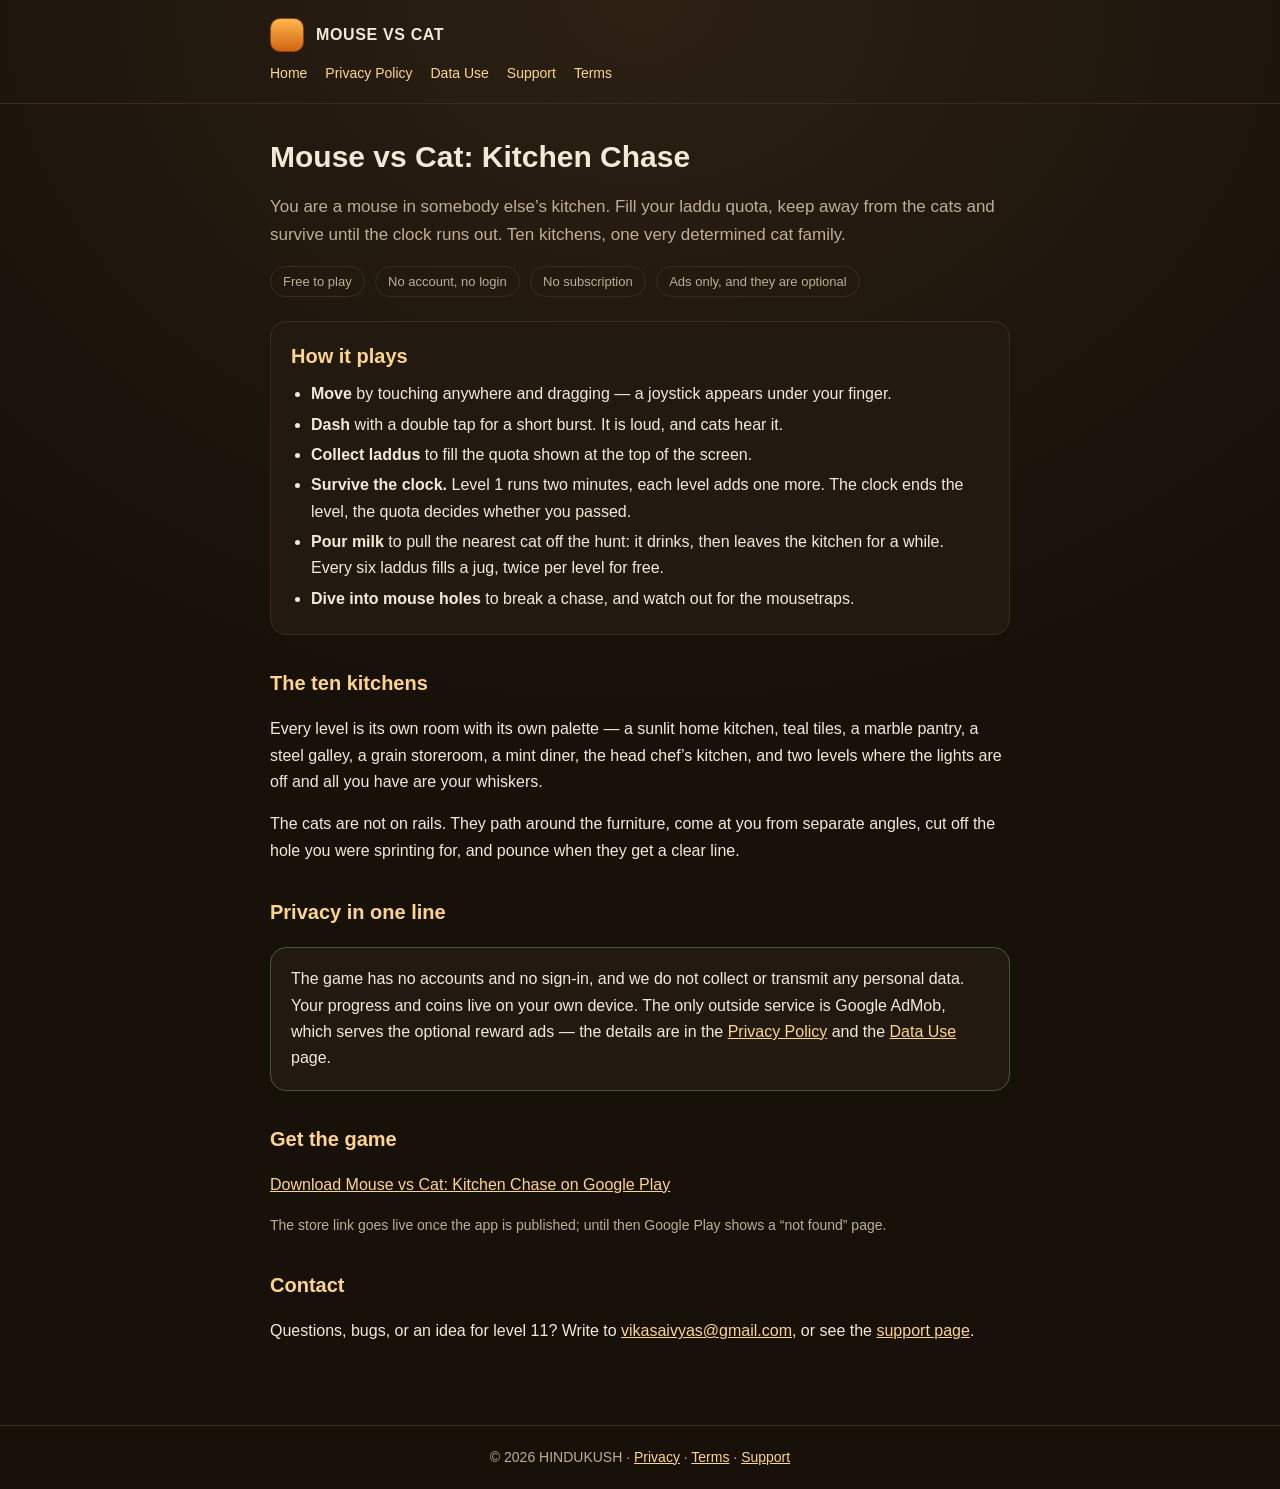
==== index.html @ e04132ea "Developer website for Mouse vs Cat: Kitchen Chase" ====
<!DOCTYPE html>
<html lang="en">
<head>
<meta charset="utf-8">
<meta name="viewport" content="width=device-width, initial-scale=1">
<title>Mouse vs Cat: Kitchen Chase</title>
<meta name="description" content="Mouse vs Cat: Kitchen Chase - a free offline-friendly arcade chase game for Android. Collect laddus, dodge the cats, survive the clock.">
<link rel="stylesheet" href="style.css">
</head>
<body>

<header class="site">
  <div class="wrap">
    <a class="brand" href="index.html"><span class="mark"></span> MOUSE VS CAT</a>
    <nav class="site">
      <a href="index.html">Home</a>
      <a href="privacy-policy.html">Privacy Policy</a>
      <a href="data-use.html">Data Use</a>
      <a href="support.html">Support</a>
      <a href="terms.html">Terms</a>
    </nav>
  </div>
</header>

<main class="wrap">

  <h1>Mouse vs Cat: Kitchen Chase</h1>
  <p class="lede">You are a mouse in somebody else&rsquo;s kitchen. Fill your laddu quota, keep away
    from the cats and survive until the clock runs out. Ten kitchens, one very determined cat family.</p>

  <p>
    <span class="pill">Free to play</span>
    <span class="pill">No account, no login</span>
    <span class="pill">No subscription</span>
    <span class="pill">Ads only, and they are optional</span>
  </p>

  <div class="card">
    <h2 style="margin-top:0">How it plays</h2>
    <ul class="tight">
      <li><strong>Move</strong> by touching anywhere and dragging &mdash; a joystick appears under your finger.</li>
      <li><strong>Dash</strong> with a double tap for a short burst. It is loud, and cats hear it.</li>
      <li><strong>Collect laddus</strong> to fill the quota shown at the top of the screen.</li>
      <li><strong>Survive the clock.</strong> Level 1 runs two minutes, each level adds one more. The clock
        ends the level, the quota decides whether you passed.</li>
      <li><strong>Pour milk</strong> to pull the nearest cat off the hunt: it drinks, then leaves the kitchen
        for a while. Every six laddus fills a jug, twice per level for free.</li>
      <li><strong>Dive into mouse holes</strong> to break a chase, and watch out for the mousetraps.</li>
    </ul>
  </div>

  <h2>The ten kitchens</h2>
  <p>Every level is its own room with its own palette &mdash; a sunlit home kitchen, teal tiles,
    a marble pantry, a steel galley, a grain storeroom, a mint diner, the head chef&rsquo;s kitchen,
    and two levels where the lights are off and all you have are your whiskers.</p>
  <p>The cats are not on rails. They path around the furniture, come at you from separate angles,
    cut off the hole you were sprinting for, and pounce when they get a clear line.</p>

  <h2>Privacy in one line</h2>
  <div class="card good">
    <p style="margin:0">The game has no accounts and no sign-in, and we do not collect or transmit any
      personal data. Your progress and coins live on your own device. The only outside service is
      Google AdMob, which serves the optional reward ads &mdash; the details are in the
      <a href="privacy-policy.html">Privacy Policy</a> and the <a href="data-use.html">Data Use</a> page.</p>
  </div>

  <h2>Get the game</h2>
  <p><a href="https://play.google.com/store/apps/details?id=com.mousevcat.game">Download Mouse vs Cat: Kitchen Chase on Google Play</a></p>
  <p class="updated">The store link goes live once the app is published; until then Google Play shows a
    &ldquo;not found&rdquo; page.</p>

  <h2>Contact</h2>
  <p>Questions, bugs, or an idea for level 11? Write to
    <a href="mailto:vikasaivyas@gmail.com">vikasaivyas@gmail.com</a>, or see the <a href="support.html">support page</a>.</p>

</main>

<footer class="site">
  &copy; <span id="y">2026</span> HINDUKUSH &middot;
  <a href="privacy-policy.html">Privacy</a> &middot;
  <a href="terms.html">Terms</a> &middot;
  <a href="support.html">Support</a>
</footer>

</body>
</html>
---- style.css ----
/* Mouse vs Cat - shared styles. Self contained: no external fonts, no trackers. */

:root {
    --bg: #17110a;
    --card: #221a11;
    --line: #3b2d1e;
    --text: #f3e9d9;
    --muted: #bfae96;
    --accent: #f0a12a;
    --accent-soft: #ffd58a;
}

* { box-sizing: border-box; }

body {
    margin: 0;
    background: radial-gradient(120% 80% at 50% 0%, #2c2013 0%, var(--bg) 60%);
    color: var(--text);
    font-family: -apple-system, BlinkMacSystemFont, "Segoe UI", Roboto, Arial, sans-serif;
    line-height: 1.65;
    -webkit-text-size-adjust: 100%;
}

a { color: var(--accent-soft); }
a:hover { color: #fff; }

header.site {
    border-bottom: 1px solid var(--line);
    padding: 18px 20px;
}

.wrap {
    max-width: 780px;
    margin: 0 auto;
    padding: 0 20px 64px;
}

header.site .wrap { padding-bottom: 0; }

.brand {
    display: flex;
    align-items: center;
    gap: 12px;
    font-weight: 800;
    letter-spacing: 0.04em;
    text-decoration: none;
    color: var(--text);
}

.brand .mark {
    width: 34px;
    height: 34px;
    border-radius: 10px;
    background: linear-gradient(180deg, #ffb84e, #d1650f);
    border: 1px solid #8a4410;
    display: inline-block;
}

nav.site {
    margin-top: 10px;
    display: flex;
    flex-wrap: wrap;
    gap: 8px 18px;
    font-size: 14px;
}

nav.site a { text-decoration: none; }

h1 {
    font-size: 30px;
    line-height: 1.25;
    margin: 34px 0 6px;
}

h2 {
    font-size: 20px;
    margin: 32px 0 8px;
    color: var(--accent-soft);
}

h3 {
    font-size: 16px;
    margin: 22px 0 4px;
}

p, li { color: var(--text); }

.lede { color: var(--muted); font-size: 17px; }

.updated {
    color: var(--muted);
    font-size: 14px;
    margin: 0 0 18px;
}

.card {
    background: var(--card);
    border: 1px solid var(--line);
    border-radius: 16px;
    padding: 18px 20px;
    margin: 18px 0;
}

.card.good { border-color: #3f5c38; }
.card.note { border-color: #5c4a2a; }

table {
    width: 100%;
    border-collapse: collapse;
    margin: 12px 0;
    font-size: 15px;
}

th, td {
    text-align: left;
    padding: 10px 12px;
    border-bottom: 1px solid var(--line);
    vertical-align: top;
}

th { color: var(--accent-soft); }

code {
    background: #120d07;
    border: 1px solid var(--line);
    border-radius: 6px;
    padding: 1px 6px;
    font-size: 14px;
}

.pill {
    display: inline-block;
    border: 1px solid var(--line);
    border-radius: 999px;
    padding: 4px 12px;
    font-size: 13px;
    color: var(--muted);
    margin: 0 6px 6px 0;
}

footer.site {
    border-top: 1px solid var(--line);
    color: var(--muted);
    font-size: 14px;
    padding: 20px;
    text-align: center;
}

ul.tight { margin: 6px 0 0; padding-left: 20px; }
ul.tight li { margin: 4px 0; }
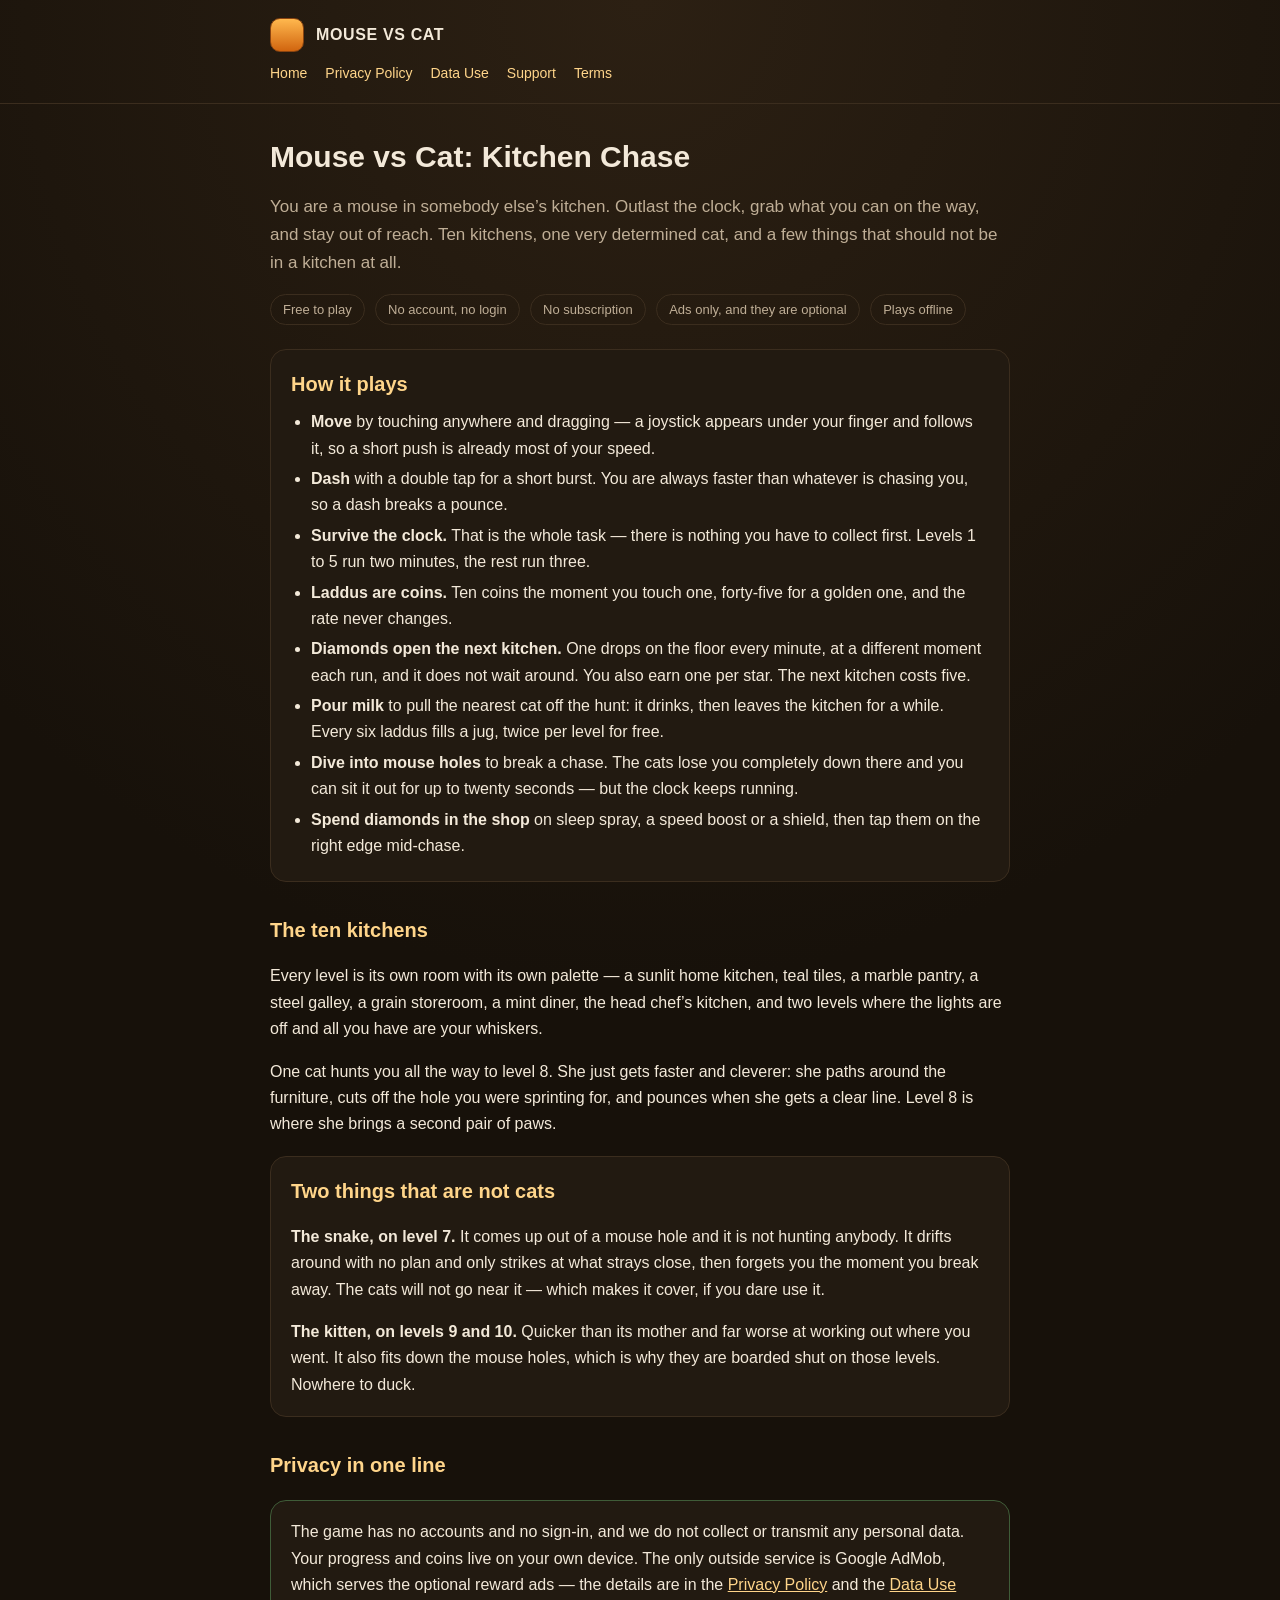
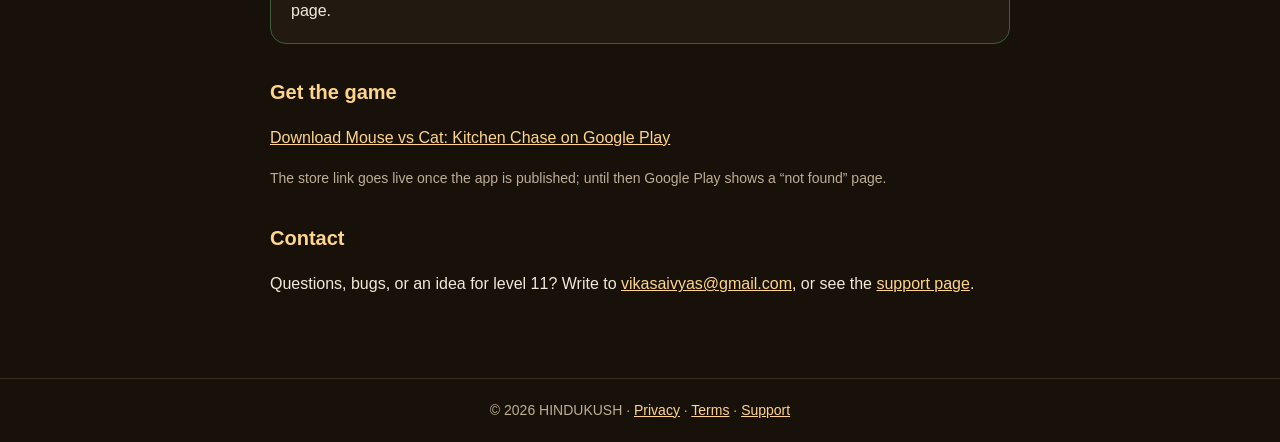
==== commit 136780b6: "Update site for the reworked game: no laddu quota, diamonds unlock levels, shop items, snake and kit" ====
--- a/index.html
+++ b/index.html
@@ -4,7 +4,7 @@
 <meta charset="utf-8">
 <meta name="viewport" content="width=device-width, initial-scale=1">
 <title>Mouse vs Cat: Kitchen Chase</title>
-<meta name="description" content="Mouse vs Cat: Kitchen Chase - a free offline-friendly arcade chase game for Android. Collect laddus, dodge the cats, survive the clock.">
+<meta name="description" content="Mouse vs Cat: Kitchen Chase - a free offline-friendly arcade chase game for Android. Outlast the clock, grab laddus and diamonds, and stay out of the cat's reach.">
 <link rel="stylesheet" href="style.css">
 </head>
 <body>
@@ -25,27 +25,38 @@
 <main class="wrap">
 
   <h1>Mouse vs Cat: Kitchen Chase</h1>
-  <p class="lede">You are a mouse in somebody else&rsquo;s kitchen. Fill your laddu quota, keep away
-    from the cats and survive until the clock runs out. Ten kitchens, one very determined cat family.</p>
+  <p class="lede">You are a mouse in somebody else&rsquo;s kitchen. Outlast the clock, grab what you can
+    on the way, and stay out of reach. Ten kitchens, one very determined cat, and a few things that
+    should not be in a kitchen at all.</p>
 
   <p>
     <span class="pill">Free to play</span>
     <span class="pill">No account, no login</span>
     <span class="pill">No subscription</span>
     <span class="pill">Ads only, and they are optional</span>
+    <span class="pill">Plays offline</span>
   </p>
 
   <div class="card">
     <h2 style="margin-top:0">How it plays</h2>
     <ul class="tight">
-      <li><strong>Move</strong> by touching anywhere and dragging &mdash; a joystick appears under your finger.</li>
-      <li><strong>Dash</strong> with a double tap for a short burst. It is loud, and cats hear it.</li>
-      <li><strong>Collect laddus</strong> to fill the quota shown at the top of the screen.</li>
-      <li><strong>Survive the clock.</strong> Level 1 runs two minutes, each level adds one more. The clock
-        ends the level, the quota decides whether you passed.</li>
-      <li><strong>Pour milk</strong> to pull the nearest cat off the hunt: it drinks, then leaves the kitchen
-        for a while. Every six laddus fills a jug, twice per level for free.</li>
-      <li><strong>Dive into mouse holes</strong> to break a chase, and watch out for the mousetraps.</li>
+      <li><strong>Move</strong> by touching anywhere and dragging &mdash; a joystick appears under your
+        finger and follows it, so a short push is already most of your speed.</li>
+      <li><strong>Dash</strong> with a double tap for a short burst. You are always faster than whatever
+        is chasing you, so a dash breaks a pounce.</li>
+      <li><strong>Survive the clock.</strong> That is the whole task &mdash; there is nothing you have to
+        collect first. Levels 1 to 5 run two minutes, the rest run three.</li>
+      <li><strong>Laddus are coins.</strong> Ten coins the moment you touch one, forty-five for a golden
+        one, and the rate never changes.</li>
+      <li><strong>Diamonds open the next kitchen.</strong> One drops on the floor every minute, at a
+        different moment each run, and it does not wait around. You also earn one per star. The next
+        kitchen costs five.</li>
+      <li><strong>Pour milk</strong> to pull the nearest cat off the hunt: it drinks, then leaves the
+        kitchen for a while. Every six laddus fills a jug, twice per level for free.</li>
+      <li><strong>Dive into mouse holes</strong> to break a chase. The cats lose you completely down
+        there and you can sit it out for up to twenty seconds &mdash; but the clock keeps running.</li>
+      <li><strong>Spend diamonds in the shop</strong> on sleep spray, a speed boost or a shield, then tap
+        them on the right edge mid-chase.</li>
     </ul>
   </div>
 
@@ -53,8 +64,19 @@
   <p>Every level is its own room with its own palette &mdash; a sunlit home kitchen, teal tiles,
     a marble pantry, a steel galley, a grain storeroom, a mint diner, the head chef&rsquo;s kitchen,
     and two levels where the lights are off and all you have are your whiskers.</p>
-  <p>The cats are not on rails. They path around the furniture, come at you from separate angles,
-    cut off the hole you were sprinting for, and pounce when they get a clear line.</p>
+  <p>One cat hunts you all the way to level 8. She just gets faster and cleverer: she paths around the
+    furniture, cuts off the hole you were sprinting for, and pounces when she gets a clear line. Level 8
+    is where she brings a second pair of paws.</p>
+
+  <div class="card">
+    <h2 style="margin-top:0">Two things that are not cats</h2>
+    <p><strong>The snake, on level 7.</strong> It comes up out of a mouse hole and it is not hunting
+      anybody. It drifts around with no plan and only strikes at what strays close, then forgets you the
+      moment you break away. The cats will not go near it &mdash; which makes it cover, if you dare use it.</p>
+    <p style="margin-bottom:0"><strong>The kitten, on levels 9 and 10.</strong> Quicker than its mother
+      and far worse at working out where you went. It also fits down the mouse holes, which is why they
+      are boarded shut on those levels. Nowhere to duck.</p>
+  </div>
 
   <h2>Privacy in one line</h2>
   <div class="card good">
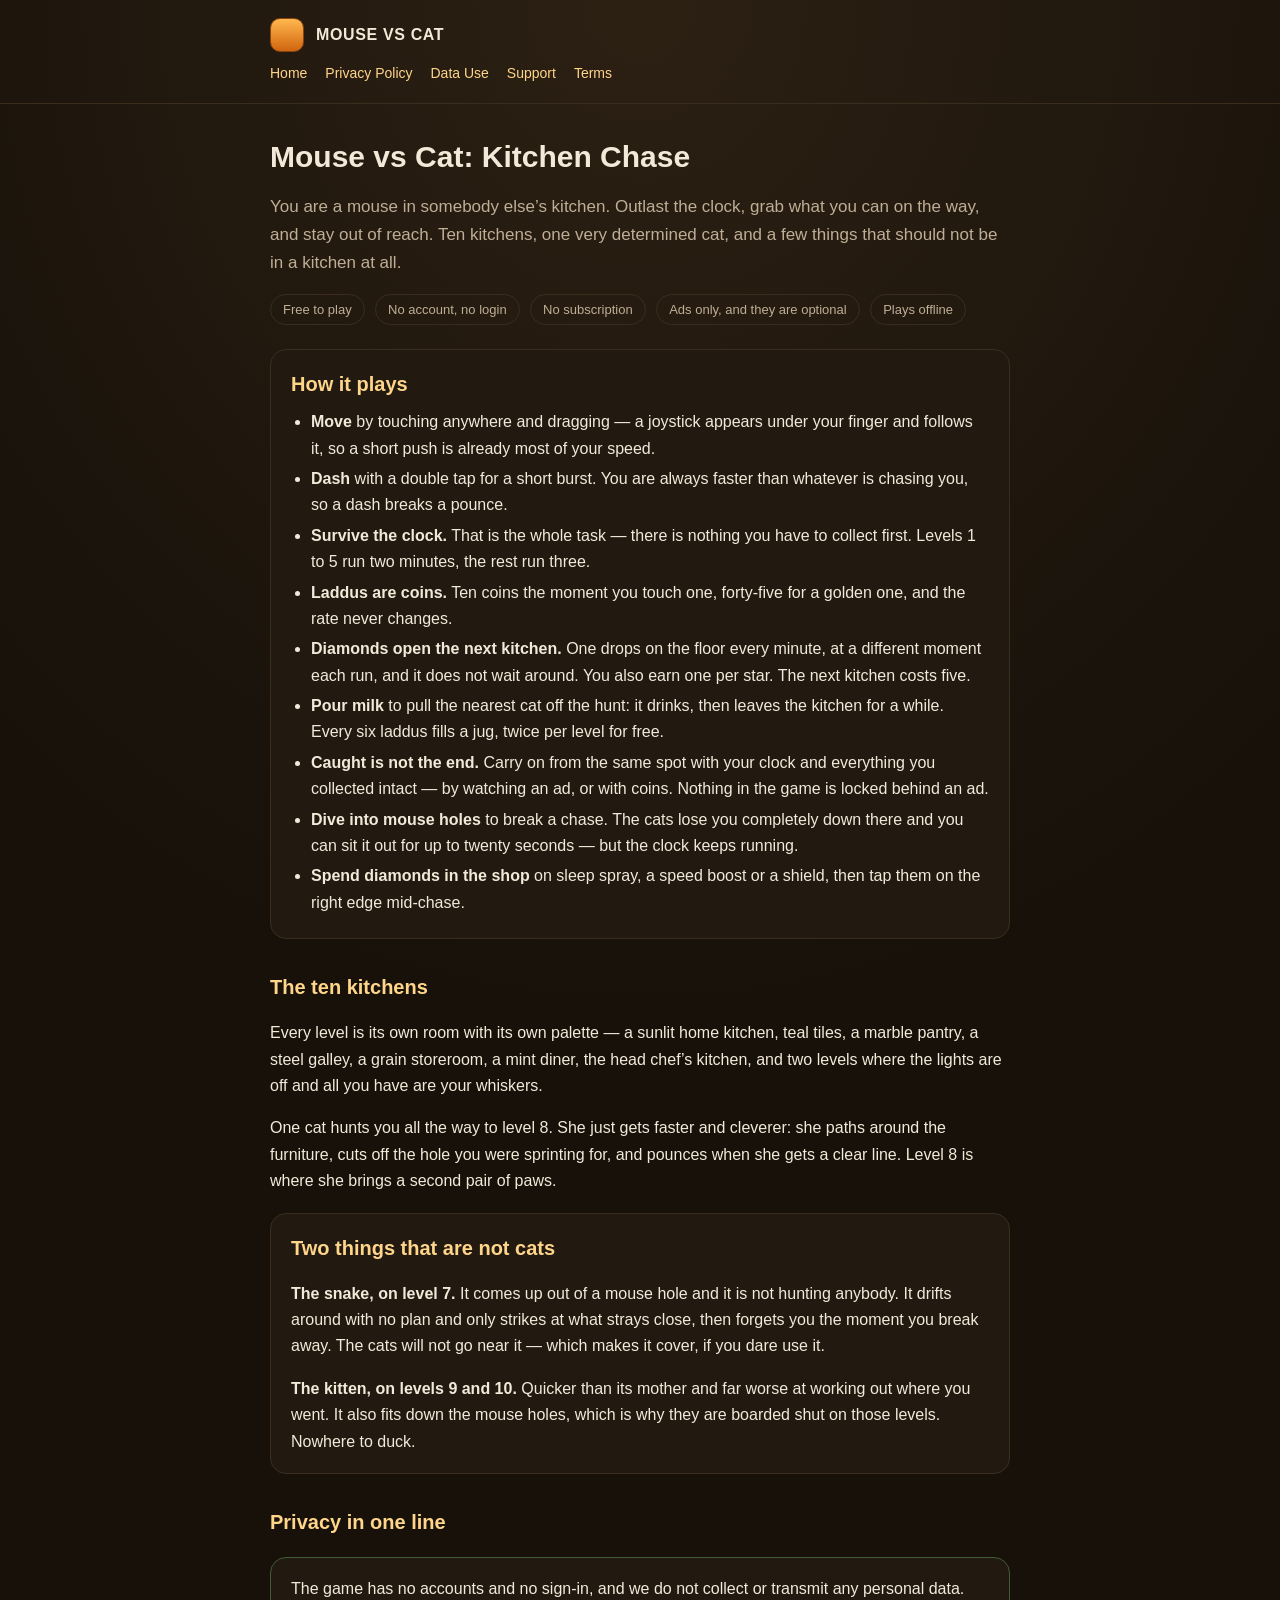
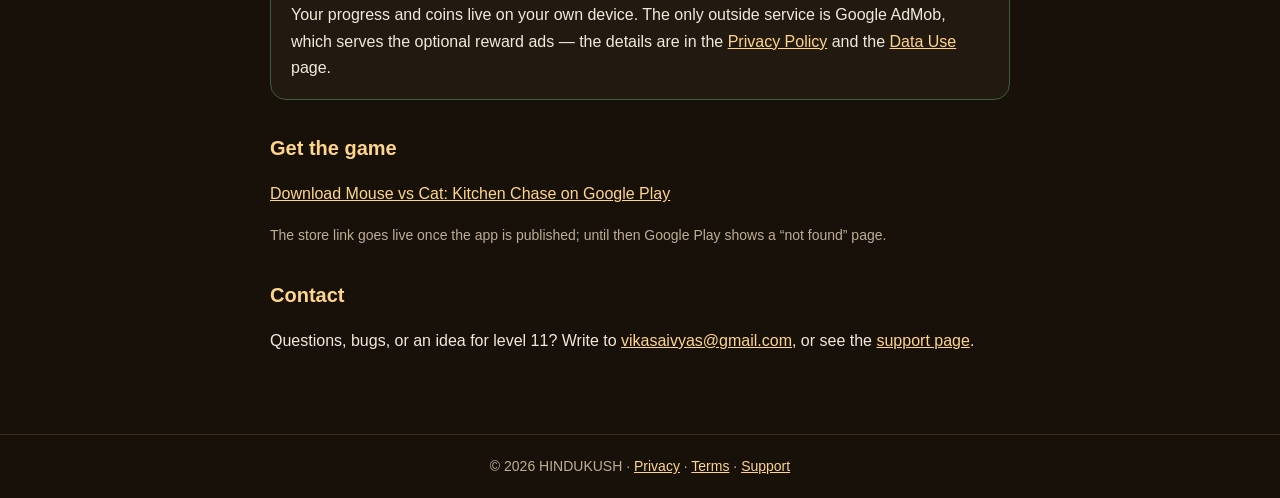
==== commit 51c369ee: "New AdMob publisher ID in app-ads.txt; document the coin revive fallback" ====
--- a/index.html
+++ b/index.html
@@ -53,6 +53,9 @@
         kitchen costs five.</li>
       <li><strong>Pour milk</strong> to pull the nearest cat off the hunt: it drinks, then leaves the
         kitchen for a while. Every six laddus fills a jug, twice per level for free.</li>
+      <li><strong>Caught is not the end.</strong> Carry on from the same spot with your clock and
+        everything you collected intact &mdash; by watching an ad, or with coins. Nothing in the game
+        is locked behind an ad.</li>
       <li><strong>Dive into mouse holes</strong> to break a chase. The cats lose you completely down
         there and you can sit it out for up to twenty seconds &mdash; but the clock keeps running.</li>
       <li><strong>Spend diamonds in the shop</strong> on sleep spray, a speed boost or a shield, then tap
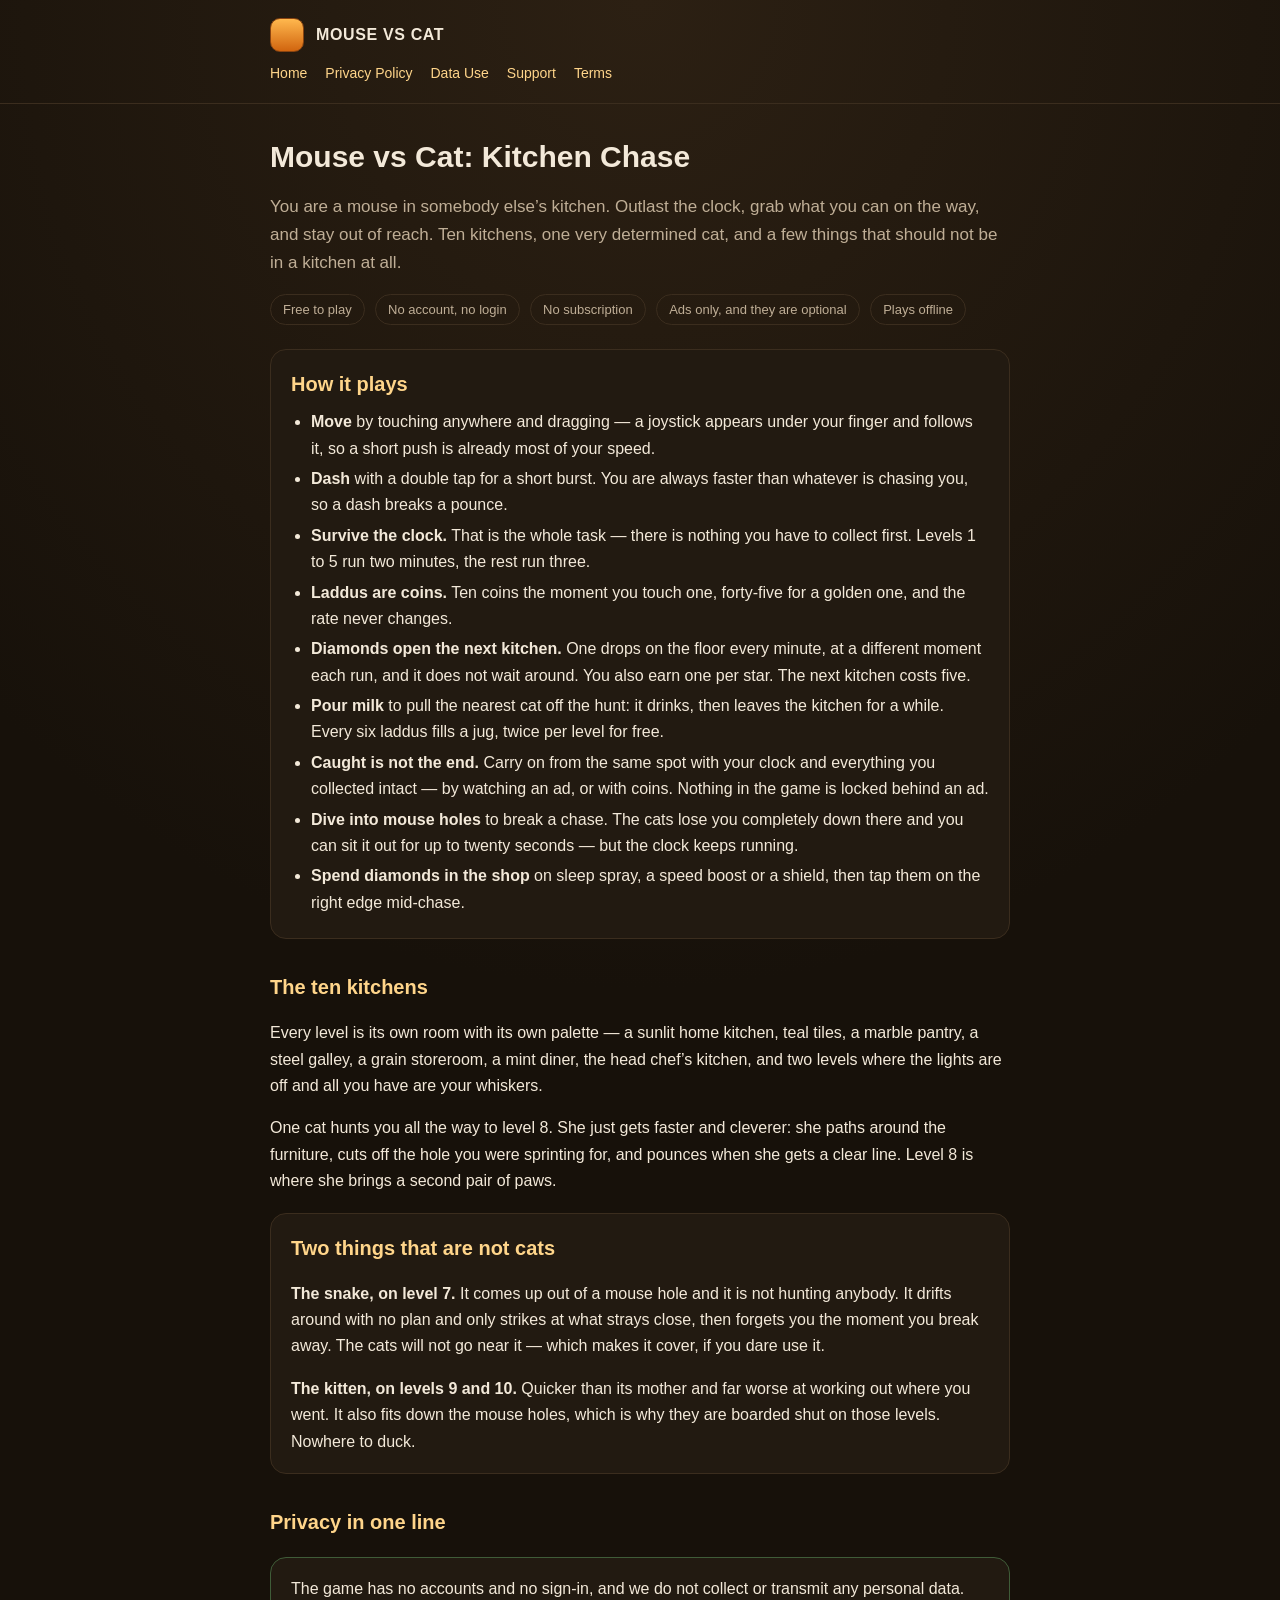
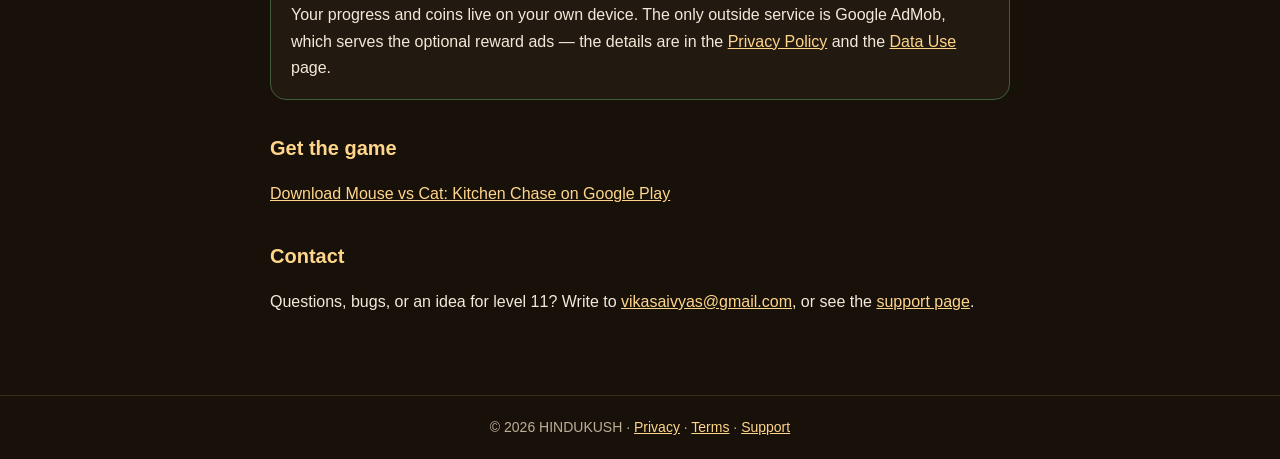
==== commit 91ef4f00: "Drop the pre-launch note next to the Play link: the app is live" ====
--- a/index.html
+++ b/index.html
@@ -91,8 +91,6 @@
 
   <h2>Get the game</h2>
   <p><a href="https://play.google.com/store/apps/details?id=com.mousevcat.game">Download Mouse vs Cat: Kitchen Chase on Google Play</a></p>
-  <p class="updated">The store link goes live once the app is published; until then Google Play shows a
-    &ldquo;not found&rdquo; page.</p>
 
   <h2>Contact</h2>
   <p>Questions, bugs, or an idea for level 11? Write to
